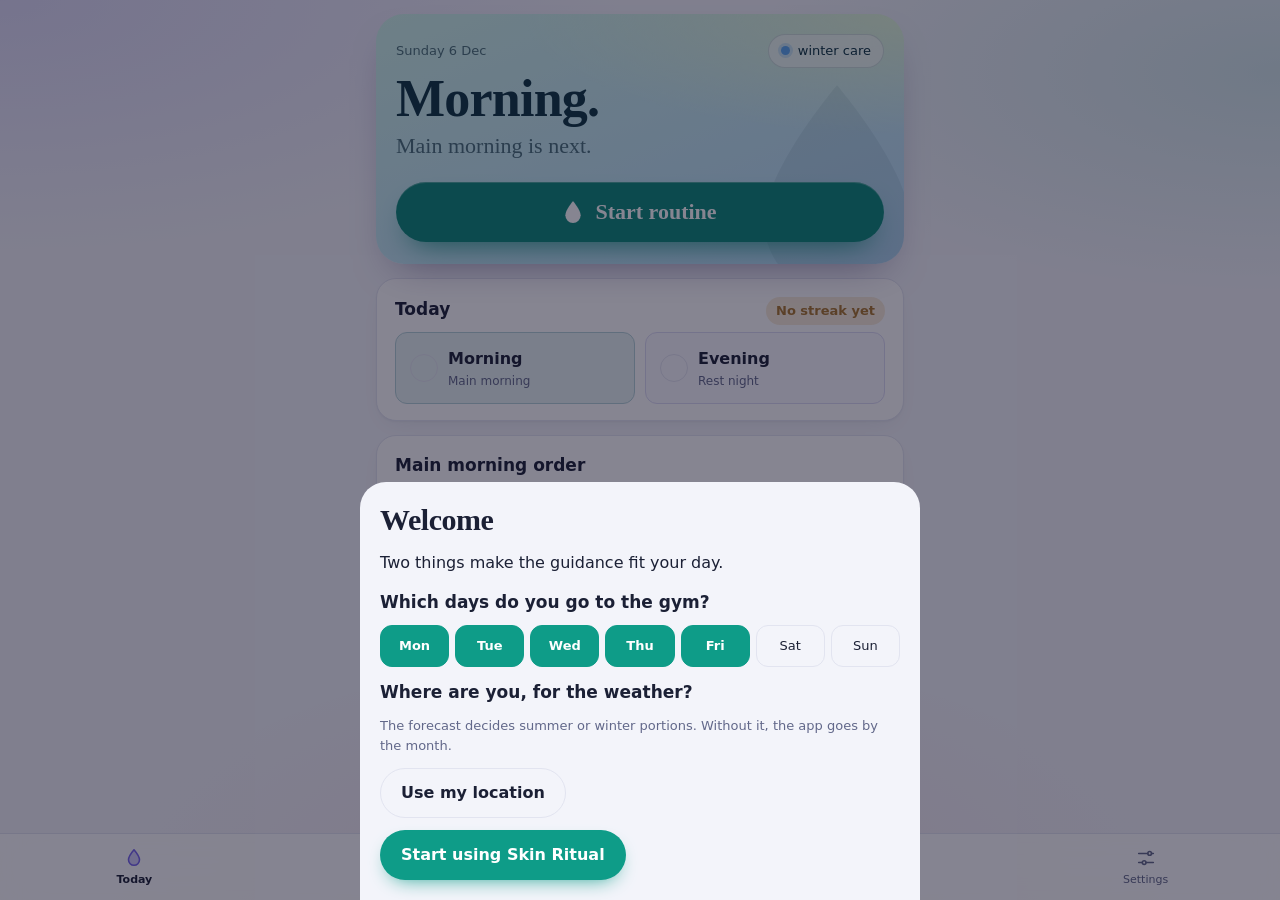
==== index.html @ 74c8ba1f "Skin Ritual" ====
<!doctype html>
<html lang="en-GB">
<head>
  <meta charset="utf-8">
  <meta name="viewport" content="width=device-width, initial-scale=1, viewport-fit=cover">
  <title>Skin Ritual</title>
  <meta name="description" content="Guided skincare routines, progress heatmap and photos.">
  <meta name="theme-color" content="#EEF2EF" media="(prefers-color-scheme: light)">
  <meta name="theme-color" content="#151D20" media="(prefers-color-scheme: dark)">
  <meta name="apple-mobile-web-app-capable" content="yes">
  <meta name="mobile-web-app-capable" content="yes">
  <meta name="apple-mobile-web-app-status-bar-style" content="default">
  <meta name="apple-mobile-web-app-title" content="Skin Ritual">
  <link rel="apple-touch-icon" href="icons/apple-touch-icon.png">
  <link rel="icon" href="icons/icon-192.png">
  <link rel="manifest" href="manifest.webmanifest">
  <link rel="stylesheet" href="css/styles.css">
</head>
<body>
  <main id="view" tabindex="-1"></main>

  <nav class="tabbar" aria-label="Sections">
    <button class="tab" data-tab="today">
      <svg viewBox="0 0 24 24" aria-hidden="true"><path d="M12 3c0 0-6 7-6 11a6 6 0 0 0 12 0c0-4-6-11-6-11z"/></svg>
      <span>Today</span>
    </button>
    <button class="tab" data-tab="progress">
      <svg viewBox="0 0 24 24" aria-hidden="true"><rect x="4" y="4" width="6" height="6" rx="1.5"/><rect x="14" y="4" width="6" height="6" rx="1.5"/><rect x="4" y="14" width="6" height="6" rx="1.5"/><rect x="14" y="14" width="6" height="6" rx="1.5"/></svg>
      <span>Progress</span>
    </button>
    <button class="tab" data-tab="photos">
      <svg viewBox="0 0 24 24" aria-hidden="true"><path d="M4 8h3l2-2.5h6L17 8h3v11H4z"/><circle cx="12" cy="13" r="3.5"/></svg>
      <span>Photos</span>
    </button>
    <button class="tab" data-tab="ask">
      <svg viewBox="0 0 24 24" aria-hidden="true"><path d="M5 5h14v10H10l-4 4v-4H5z"/></svg>
      <span>Ask</span>
    </button>
    <button class="tab" data-tab="settings">
      <svg viewBox="0 0 24 24" aria-hidden="true"><path d="M4 7h10M18 7h2M4 17h4M12 17h8"/><circle cx="16" cy="7" r="2"/><circle cx="10" cy="17" r="2"/></svg>
      <span>Settings</span>
    </button>
  </nav>

  <div id="runner" class="runner" hidden></div>
  <div id="sheet" class="sheet" hidden></div>

  <script type="module" src="js/app.js"></script>
</body>
</html>
---- css/styles.css ----
/* Skin Ritual
   Each routine has its own colour scene:
   dawn (pre-gym), sea (post-gym), gold (retinal night), dusk (rest night).
   New York serif for headings, SF Rounded for everything else (iPhone built-ins). */

:root {
  color-scheme: light;
  --paper: #F3F4FA;
  --surface: #FFFFFF;
  --ink: #1B2035;
  --muted: #62688A;
  --line: #E2E4F0;
  --sea: #0E9C88;
  --gold: #D8912A;
  --dawn: #E2557E;
  --dusk: #7563EE;
  --on-tone: #FFFFFF;
  --tone: var(--sea);
  --danger: #C2364A;
  --heat-0: #E7E9F3;
  --glow-a: rgb(117 99 238 / 0.16);
  --glow-b: rgb(14 156 136 / 0.14);
  --glow-c: rgb(226 85 126 / 0.10);
  --shadow: 0 1px 2px rgb(27 32 53 / 0.04), 0 8px 24px -12px rgb(27 32 53 / 0.12);

  --serif: ui-serif, "New York", "Iowan Old Style", "Palatino", Georgia, serif;
  --round: ui-rounded, "SF Pro Rounded", system-ui, -apple-system, "Segoe UI", Roboto, sans-serif;

  --s-1: 0.8125rem;
  --s0: 1rem;
  --s1: 1.0625rem;
  --s2: 1.375rem;
  --s3: 1.875rem;
  --s4: 2.75rem;
  --radius-xl: 28px;
  --radius-lg: 20px;
  --radius-sm: 12px;
}

@media (prefers-color-scheme: dark) {
  :root {
    color-scheme: dark;
    --paper: #12152A;
    --surface: #1B1F38;
    --ink: #EEF0FA;
    --muted: #A2A8C8;
    --line: #2B3052;
    --sea: #34D1B6;
    --gold: #F4C266;
    --dawn: #FF8FB0;
    --dusk: #A898FF;
    --on-tone: #0F1226;
    --danger: #FF8C9C;
    --heat-0: #252A48;
    --glow-a: rgb(168 152 255 / 0.18);
    --glow-b: rgb(52 209 182 / 0.12);
    --glow-c: rgb(255 143 176 / 0.10);
    --shadow: 0 1px 2px rgb(0 0 0 / 0.2), 0 10px 30px -14px rgb(0 0 0 / 0.5);
  }
}

/* ---------- Scenes ---------- */
[data-scene="dawn"] {
  --sc-a: #FFE4D2; --sc-b: #FFBFD5; --sc-c: #FFD9A8;
  --sc-fg: #3D1B2B; --sc-muted: rgb(61 27 43 / 0.68);
  --sc-card: rgb(255 255 255 / 0.55); --sc-line: rgb(61 27 43 / 0.14);
  --sc-accent: #D63E6C; --sc-on: #FFFFFF;
}
[data-scene="sea"] {
  --sc-a: #CFF5EA; --sc-b: #B9DEFA; --sc-c: #E2F9D9;
  --sc-fg: #0C3440; --sc-muted: rgb(12 52 64 / 0.68);
  --sc-card: rgb(255 255 255 / 0.55); --sc-line: rgb(12 52 64 / 0.14);
  --sc-accent: #0B8A79; --sc-on: #FFFFFF;
}
[data-scene="gold"] {
  --sc-a: #1A1636; --sc-b: #3E2659; --sc-c: #6A3B4E;
  --sc-fg: #FCF1DE; --sc-muted: rgb(252 241 222 / 0.72);
  --sc-card: rgb(255 255 255 / 0.09); --sc-line: rgb(255 255 255 / 0.16);
  --sc-accent: #F4C266; --sc-on: #2A1B05;
}
[data-scene="dusk"] {
  --sc-a: #201C4A; --sc-b: #4A3A96; --sc-c: #8B5BB5;
  --sc-fg: #F1EDFF; --sc-muted: rgb(241 237 255 / 0.74);
  --sc-card: rgb(255 255 255 / 0.10); --sc-line: rgb(255 255 255 / 0.18);
  --sc-accent: #C3B5FF; --sc-on: #1C1640;
}
@media (prefers-color-scheme: dark) {
  [data-scene="dawn"] {
    --sc-a: #3B1A2F; --sc-b: #6B2847; --sc-c: #7A4A2E;
    --sc-fg: #FFE9F0; --sc-muted: rgb(255 233 240 / 0.72);
    --sc-card: rgb(255 255 255 / 0.09); --sc-line: rgb(255 255 255 / 0.16);
    --sc-accent: #FF8FB0; --sc-on: #2A0D1A;
  }
  [data-scene="sea"] {
    --sc-a: #0B2B36; --sc-b: #0F4A55; --sc-c: #1D5A47;
    --sc-fg: #DDFAF3; --sc-muted: rgb(221 250 243 / 0.72);
    --sc-card: rgb(255 255 255 / 0.08); --sc-line: rgb(255 255 255 / 0.15);
    --sc-accent: #34D1B6; --sc-on: #062019;
  }
}

/* Anything inside a scene picks up its colours */
.scene-card, .runner, .choice, .slot-tile {
  --tone: var(--sc-accent);
  --on-tone: var(--sc-on);
}
.scene-card, .runner, .choice {
  --ink: var(--sc-fg);
  --muted: var(--sc-muted);
  --surface: var(--sc-card);
  --line: var(--sc-line);
  color: var(--sc-fg);
  background:
    radial-gradient(120% 80% at 100% 0%, var(--sc-c), transparent 60%),
    linear-gradient(160deg, var(--sc-a), var(--sc-b));
}
[data-scene-accent="dawn"] { --tone: var(--dawn); }
[data-scene-accent="sea"] { --tone: var(--sea); }
[data-scene-accent="gold"] { --tone: var(--gold); }
[data-scene-accent="dusk"] { --tone: var(--dusk); }

/* ---------- Base ---------- */
* { box-sizing: border-box; }
html { -webkit-text-size-adjust: 100%; }
body {
  margin: 0;
  min-height: 100vh;
  color: var(--ink);
  font: 400 var(--s0)/1.5 var(--round);
  background:
    radial-gradient(70% 40% at 0% 0%, var(--glow-a), transparent 70%),
    radial-gradient(60% 35% at 100% 8%, var(--glow-b), transparent 70%),
    radial-gradient(60% 40% at 50% 100%, var(--glow-c), transparent 70%),
    var(--paper);
  padding: env(safe-area-inset-top, 0) env(safe-area-inset-right, 0) 0 env(safe-area-inset-left, 0);
  -webkit-tap-highlight-color: transparent;
}
body.running, body.sheet-open { overflow: hidden; }

button, input, select, textarea { font: inherit; color: inherit; }
button { cursor: pointer; }
:focus-visible { outline: 2px solid var(--tone); outline-offset: 2px; }

#view {
  max-width: 560px;
  margin: 0 auto;
  padding: 14px 16px calc(100px + env(safe-area-inset-bottom, 0));
  outline: none;
  display: grid;
  gap: 14px;
  align-content: start;
}

/* ---------- Type ---------- */
.display { font: 600 var(--s4)/1.04 var(--serif); letter-spacing: -0.015em; margin: 4px 0 0; }
.small-display { font-size: var(--s3); }
.h2 { font: 600 var(--s1)/1.3 var(--round); margin: 0 0 12px; }
.eyebrow-date { margin: 0; color: var(--muted); font-size: var(--s-1); }
.muted { color: var(--muted); }
.small { font-size: var(--s-1); }
.center { text-align: center; }
.warn { color: var(--danger); }
code { font-size: 0.9em; background: var(--paper); padding: 1px 5px; border-radius: 5px; border: 1px solid var(--line); }

/* ---------- Surfaces ---------- */
.hero { padding: 8px 4px 2px; }
.hero.tight { padding-bottom: 0; }
.hero-top { display: flex; justify-content: space-between; align-items: center; gap: 12px; position: relative; }
.hero-sub { font: 400 var(--s2)/1.3 var(--serif); color: var(--muted); margin: 6px 0 22px; position: relative; }

.block, .panel {
  background: var(--surface);
  border: 1px solid var(--line);
  border-radius: var(--radius-lg);
  padding: 18px 18px 16px;
  box-shadow: var(--shadow);
}
.panel-head { display: flex; justify-content: space-between; align-items: baseline; gap: 10px; }
.streak-pill {
  font-size: var(--s-1); font-weight: 600; padding: 4px 10px; border-radius: 999px;
  background: color-mix(in srgb, var(--gold) 18%, transparent); color: color-mix(in srgb, var(--gold) 75%, var(--ink));
}

/* Today hero: the routine that's due, in its own colours */
.scene-card {
  position: relative; overflow: hidden;
  border-radius: var(--radius-xl);
  padding: 20px 20px 22px;
  box-shadow: 0 18px 40px -22px rgb(40 20 80 / 0.55);
}
.scene-card .display { font-size: 3.25rem; position: relative; }
.scene-drop {
  position: absolute; right: -28px; bottom: -36px; width: 190px; height: auto;
  fill: var(--sc-fg); opacity: 0.07; pointer-events: none;
}

/* ---------- Controls ---------- */
.primary, .ghost {
  border-radius: 999px; padding: 12px 20px; font-weight: 600; min-height: 48px;
  border: 1px solid transparent;
}
.primary { background: var(--tone); color: var(--on-tone); box-shadow: 0 8px 20px -10px var(--tone); }
.ghost { background: transparent; border-color: var(--line); color: var(--ink); }
.ghost.danger { color: var(--danger); }
button:disabled { opacity: 0.4; cursor: default; box-shadow: none; }
.link-btn { background: none; border: 0; padding: 10px 0; color: var(--tone); font-weight: 600; text-align: left; display: block; }
.icon-btn {
  width: 44px; height: 44px; border-radius: 50%;
  border: 1px solid var(--line); background: var(--surface); color: var(--ink);
  display: grid; place-items: center; -webkit-backdrop-filter: blur(10px); backdrop-filter: blur(10px);
}
.row-actions { display: flex; gap: 10px; flex-wrap: wrap; align-items: center; margin: 12px 0 0; }
.row-actions.center { justify-content: center; }
.file-btn { display: inline-flex; align-items: center; justify-content: center; cursor: pointer; }

.start {
  position: relative; width: 100%;
  display: flex; align-items: center; justify-content: center; gap: 12px;
  border: 0; border-radius: 999px; padding: 18px 20px;
  background: var(--sc-accent); color: var(--sc-on);
  font: 600 var(--s2)/1 var(--serif);
  box-shadow: 0 14px 30px -14px var(--sc-accent), inset 0 1px 0 rgb(255 255 255 / 0.25);
  transition: transform 120ms ease;
}
.start:active { transform: scale(0.98); }
.start svg { width: 20px; height: 24px; fill: currentColor; }

.weather-chip {
  display: inline-flex; align-items: center; gap: 8px;
  border: 1px solid var(--line); background: var(--surface);
  border-radius: 999px; padding: 6px 12px; font-size: var(--s-1);
  -webkit-backdrop-filter: blur(10px); backdrop-filter: blur(10px);
}
.season-dot { width: 9px; height: 9px; border-radius: 50%; display: inline-block; flex: none; }
.season-dot[data-season="summer"] { background: #F4B740; box-shadow: 0 0 0 3px rgb(244 183 64 / 0.25); }
.season-dot[data-season="winter"] { background: #5AA8F0; box-shadow: 0 0 0 3px rgb(90 168 240 / 0.25); }

.chips { display: flex; gap: 8px; overflow-x: auto; padding: 2px 0 2px; scrollbar-width: none; }
.chip { flex: none; border: 1px solid var(--line); background: var(--surface); border-radius: 999px; padding: 8px 14px; font-size: var(--s-1); }
.chip[aria-selected="true"] { background: var(--ink); color: var(--paper); border-color: var(--ink); }

.wait-badge {
  display: inline-block; font-size: 11px; font-weight: 600; white-space: nowrap;
  padding: 2px 8px; border-radius: 999px; vertical-align: 1px;
  background: color-mix(in srgb, var(--tone) 16%, transparent); color: var(--tone);
}

/* ---------- Today ---------- */
.slot-tiles { display: grid; grid-template-columns: 1fr 1fr; gap: 10px; }
.slot-tile {
  display: grid; grid-template-columns: auto 1fr; column-gap: 10px; row-gap: 2px; align-items: center;
  padding: 14px; border-radius: var(--radius-sm);
  background: color-mix(in srgb, var(--sc-accent) 10%, var(--surface));
  border: 1px solid color-mix(in srgb, var(--sc-accent) 22%, var(--line));
}
.slot-tile .tick { grid-row: span 2; width: 28px; height: 28px; }
.slot-tile .tick.on { background: var(--sc-accent); }
.slot-tile .tick.on::after { border-color: var(--sc-on); }
.slot-label { font-weight: 600; }
.slot-what { font-size: 12px; color: var(--muted); line-height: 1.35; }

.order { margin: 0; padding: 0; list-style: none; counter-reset: step; }
.order li {
  counter-increment: step; display: grid; grid-template-columns: 30px 1fr; column-gap: 8px;
  padding: 9px 0; border-bottom: 1px dashed var(--line);
}
.order li:last-child { border-bottom: 0; }
.order li::before {
  content: counter(step); grid-row: span 2; align-self: start;
  width: 24px; height: 24px; border-radius: 50%; display: grid; place-items: center;
  font: 600 12px/1 var(--round); color: var(--on-tone); background: var(--tone);
}
.order-name { font-weight: 500; }
.order-meta { font-size: var(--s-1); color: var(--muted); }

.reminders {
  margin: 14px 0 0; padding: 12px 14px 12px 30px; border-radius: var(--radius-sm);
  background: color-mix(in srgb, var(--tone) 9%, transparent);
  border: 1px solid color-mix(in srgb, var(--tone) 20%, transparent);
}
.reminders li { margin: 4px 0; font-size: var(--s-1); }
.cond { margin: 12px 0 0; }

/* ---------- Runner ---------- */
.runner {
  position: fixed; inset: 0; z-index: 30;
  display: flex; flex-direction: column;
  padding: env(safe-area-inset-top, 0) env(safe-area-inset-right, 0) env(safe-area-inset-bottom, 0) env(safe-area-inset-left, 0);
}
.runner[hidden] { display: none; }
.runner-head { display: flex; justify-content: space-between; align-items: center; padding: 10px 20px; }
.runner-count { color: var(--muted); font-size: var(--s-1); font-weight: 600; }
.runner-body { flex: 1; overflow-y: auto; padding: 8px 24px 24px; outline: none; max-width: 560px; width: 100%; margin: 0 auto; }
.runner-foot { display: flex; gap: 10px; padding: 12px 20px 16px; max-width: 560px; width: 100%; margin: 0 auto; }
.runner-foot .primary { flex: 1; }
.runner-title { font: 600 var(--s3)/1.12 var(--serif); margin: 12px 0 6px; }
.runner-lede { color: var(--muted); margin: 0 0 18px; }

.segments { display: flex; gap: 5px; padding: 0 20px; max-width: 560px; width: 100%; margin: 0 auto; }
.segments span { flex: 1; height: 5px; border-radius: 3px; background: var(--line); transition: background 200ms; }
.segments .done { background: var(--tone); }
.segments .now { background: color-mix(in srgb, var(--tone) 50%, transparent); }

.choices { display: grid; gap: 14px; }
.choice {
  position: relative; text-align: left; border: 1px solid var(--sc-line);
  border-radius: var(--radius-lg); padding: 20px; display: grid; gap: 4px;
  box-shadow: 0 14px 30px -20px rgb(40 20 80 / 0.6);
}
.choice-name { font: 600 var(--s2)/1.2 var(--serif); }
.choice-sub { color: var(--sc-muted); font-size: var(--s-1); }
.choice-tag {
  justify-self: start; margin-top: 8px; font-size: 12px; font-weight: 600;
  padding: 4px 10px; border-radius: 999px; background: var(--sc-accent); color: var(--sc-on);
}

.season-line { display: flex; gap: 10px; align-items: baseline; font-size: var(--s-1); margin-bottom: 14px; }
.step-preview { list-style: none; padding: 0; margin: 18px 0; counter-reset: s; }
.step-preview li {
  counter-increment: s; display: flex; align-items: center; gap: 10px; flex-wrap: wrap;
  padding: 10px 12px; margin-bottom: 6px; border-radius: var(--radius-sm); background: var(--surface);
}
.step-preview li::before {
  content: counter(s); width: 22px; height: 22px; border-radius: 50%; flex: none;
  display: grid; place-items: center; font: 600 12px/1 var(--round);
  background: var(--tone); color: var(--on-tone);
}
.step-preview li > span:first-child { flex: 1; }

.step { display: flex; flex-direction: column; justify-content: center; }
.step-area { color: var(--tone); font-weight: 600; margin: 0 0 6px; }
.step-product { font: 600 var(--s4)/1.04 var(--serif); margin: 0 0 22px; letter-spacing: -0.015em; }
.portion {
  font: 600 var(--s2)/1.3 var(--round); margin: 0 0 16px;
  padding: 14px 16px; border-radius: var(--radius-sm);
  background: var(--surface); border: 1px solid var(--line);
  -webkit-backdrop-filter: blur(8px); backdrop-filter: blur(8px);
}
.portion span { display: block; font-size: var(--s-1); font-weight: 400; color: var(--muted); }
.step-how { font-size: var(--s1); margin: 0 0 12px; }
.step-note { margin: 0 0 12px; color: var(--muted); font-size: var(--s-1); padding-left: 12px; border-left: 2px solid var(--tone); }
.dry-hint { font-size: var(--s-1); color: var(--muted); margin: 4px 0 0; display: flex; gap: 8px; align-items: center; }

/* Drying timer: the droplet drains as the product absorbs */
.wait { display: flex; flex-direction: column; align-items: center; justify-content: center; text-align: center; }
.wait-label { font: 600 var(--s2)/1.25 var(--serif); margin: 0 0 22px; max-width: 18ch; }
.drop { width: min(50vw, 210px); height: auto; overflow: visible; filter: drop-shadow(0 18px 30px color-mix(in srgb, var(--tone) 45%, transparent)); }
.drop.small { width: 64px; filter: none; }
.drop-shell { fill: var(--surface); }
.drop-liquid, .drop-wave, .drop-full { fill: var(--tone); }
.drop-outline { fill: none; stroke: var(--tone); stroke-width: 2; }
.wait-time { font: 600 4.25rem/1 var(--serif); font-variant-numeric: tabular-nums; margin: 20px 0 8px; }
.wait-next { color: var(--muted); margin: 0; }
.wait-auto { color: var(--muted); font-size: 12px; margin: 6px 0 0; }
.done { display: flex; flex-direction: column; justify-content: center; align-items: flex-start; }

/* ---------- Progress ---------- */
.heat-scroll { overflow-x: auto; scrollbar-width: none; }
.heat { display: grid; grid-template-rows: 16px repeat(7, auto); gap: 3px; min-width: 300px; }
.hm-month, .hm-day { font-size: 10px; color: var(--muted); line-height: 1; align-self: center; white-space: nowrap; }
.hm-day { grid-column: 1; }
.cell { aspect-ratio: 1; border: 0; padding: 0; border-radius: 5px; overflow: hidden; display: grid; grid-template-rows: 1fr 1fr; gap: 1px; background: transparent; }
.cell .half { background: var(--heat-0); }
.cell.future { border: 1px dashed var(--line); }
.cell.future .half { background: transparent; }
.half.am.on { background: var(--sea); }
.half.pm.on.rest { background: var(--dusk); }
.half.pm.on.retinal { background: var(--gold); }
.heat-legend { display: flex; flex-wrap: wrap; gap: 6px 14px; font-size: 11px; color: var(--muted); margin-top: 12px; }
.heat-legend span { display: inline-flex; align-items: center; gap: 6px; }
.key { display: inline-block; width: 10px; height: 10px; border-radius: 3px; flex: none; }
.key.am { background: var(--sea); }
.key.pm, .key.rest { background: var(--dusk); }
.key.retinal { background: var(--gold); }

.stats { display: grid; grid-template-columns: 1fr 1fr; gap: 12px; margin-top: 18px; }
.stats > div { display: grid; gap: 2px; padding: 14px; border-radius: var(--radius-lg); background: var(--surface); border: 1px solid var(--line); box-shadow: var(--shadow); }
.stats > div:first-child { background: color-mix(in srgb, var(--sea) 12%, var(--surface)); }
.stats > div:last-child { background: color-mix(in srgb, var(--dusk) 12%, var(--surface)); }
.stat-n { font: 600 var(--s3)/1 var(--serif); }
.stat-n small { font-size: var(--s0); color: var(--muted); font-weight: 400; }
.stat-l { display: flex; align-items: center; gap: 6px; font-size: var(--s-1); margin-top: 6px; }
.stat-s { font-size: 11px; color: var(--muted); }

.table-scroll { overflow-x: auto; }
.tracker { width: 100%; border-collapse: separate; border-spacing: 0 6px; }
.tracker th, .tracker td { text-align: center; padding: 0; }
.tracker thead th { font-size: 11px; font-weight: 400; color: var(--muted); padding: 4px 0; border-radius: 8px; white-space: nowrap; }
.tracker thead th.today { color: var(--ink); font-weight: 600; background: var(--paper); }
.tracker .r { display: block; font-size: 10px; color: var(--gold); font-weight: 700; }
.tracker tbody th { text-align: left; font-size: var(--s-1); font-weight: 600; padding-right: 8px; white-space: nowrap; }
.tick { width: 30px; height: 30px; border-radius: 50%; padding: 0; border: 1.5px solid var(--line); background: transparent; display: inline-grid; place-items: center; }
.tick.none { border-style: dotted; opacity: 0.4; width: 10px; height: 10px; }
.tick.on { border-color: transparent; }
.tick.on::after { content: ""; width: 10px; height: 6px; border: solid var(--on-tone); border-width: 0 0 2px 2px; transform: translateY(-1px) rotate(-45deg); }
.tick.am.on { background: var(--sea); }
.tick.pre.on { background: var(--dawn); }
.tick.rest.on { background: var(--dusk); }
.tick.retinal.on { background: var(--gold); }
.tick:disabled { opacity: 0.35; }

.day-toggles { display: grid; gap: 4px; margin: 8px 0 4px; }
.day-toggle { display: flex; justify-content: space-between; align-items: center; padding: 12px 0; border-bottom: 1px solid var(--line); cursor: pointer; }
.day-toggle input { position: absolute; opacity: 0; pointer-events: none; }
.day-toggle i { width: 50px; height: 30px; border-radius: 999px; background: var(--line); position: relative; transition: background 150ms; flex: none; }
.day-toggle i::after { content: ""; position: absolute; top: 3px; left: 3px; width: 24px; height: 24px; border-radius: 50%; background: #fff; transition: transform 150ms; box-shadow: 0 1px 3px rgb(0 0 0 / 0.2); }
.day-toggle input:checked + i { background: var(--sea); }
.day-toggle input:checked + i::after { transform: translateX(20px); }
.day-toggle input:focus-visible + i { outline: 2px solid var(--sea); outline-offset: 2px; }

.notes, textarea, input[type=text], input[type=password], input[type=search], input[type=number], input[type=time], select {
  width: 100%; border: 1px solid var(--line); background: var(--paper);
  border-radius: var(--radius-sm); padding: 11px 12px; font-size: 16px;
}
.notes { resize: vertical; }
.past-notes summary { cursor: pointer; color: var(--tone); font-weight: 600; padding: 12px 0 4px; }
.past-note p { margin: 4px 0; }
.past-note { padding: 8px 0; border-bottom: 1px solid var(--line); }
.log-list { list-style: none; margin: 0; padding: 0; }
.log-list li { display: flex; justify-content: space-between; gap: 12px; padding: 10px 0; border-bottom: 1px solid var(--line); font-size: var(--s-1); }
.log-list li:last-child { border-bottom: 0; }

/* ---------- Photos ---------- */
.gallery { display: grid; grid-template-columns: repeat(3, 1fr); gap: 8px; }
.thumb { border: 0; padding: 0; background: none; display: grid; gap: 4px; text-align: left; }
.thumb img { width: 100%; aspect-ratio: 3/4; object-fit: cover; border-radius: var(--radius-sm); background: var(--line); }
.thumb span { font-size: 11px; color: var(--muted); }
.empty { padding: 28px 18px; text-align: center; color: var(--muted); border: 1px dashed var(--line); border-radius: var(--radius-lg); background: var(--surface); }
.empty .ghost { margin-top: 12px; }
.cam { position: relative; border-radius: var(--radius-lg); overflow: hidden; background: #000; aspect-ratio: 3/4; }
.cam video, .ghost-img { position: absolute; inset: 0; width: 100%; height: 100%; object-fit: cover; }
.cam video.mirror { transform: scaleX(-1); }
.ghost-img { pointer-events: none; }
.cam-msg { position: absolute; inset: auto 16px 16px; color: #fff; background: rgb(0 0 0 / 0.6); padding: 10px 12px; border-radius: var(--radius-sm); font-size: var(--s-1); margin: 0; }
.ghost-ctl { display: grid; gap: 4px; font-size: var(--s-1); color: var(--muted); margin-top: 10px; }
.shutter { width: 70px; height: 70px; border-radius: 50%; border: 4px solid var(--ink); background: var(--dawn); box-shadow: inset 0 0 0 4px var(--paper); }
.photo-full { width: 100%; border-radius: var(--radius-lg); }
.compare-pick { display: grid; grid-template-columns: 1fr 1fr; gap: 10px; margin-bottom: 12px; font-size: var(--s-1); color: var(--muted); }
.compare { position: relative; aspect-ratio: 3/4; border-radius: var(--radius-lg); overflow: hidden; background: var(--line); }
.compare img, .cmp-b-wrap { position: absolute; inset: 0; width: 100%; height: 100%; object-fit: cover; }
.cmp-handle { position: absolute; top: 0; bottom: 0; width: 2px; background: #fff; box-shadow: 0 0 0 1px rgb(0 0 0 / 0.25); transform: translateX(-1px); pointer-events: none; }
.cmp-range { width: 100%; margin-top: 14px; accent-color: var(--dusk); }

/* ---------- Ask ---------- */
.chat { display: grid; gap: 10px; padding: 4px 0 90px; }
.msg { max-width: 88%; padding: 11px 14px; border-radius: 20px; line-height: 1.45; overflow-wrap: anywhere; }
.msg.user { justify-self: end; background: linear-gradient(135deg, var(--dusk), color-mix(in srgb, var(--dusk) 60%, var(--dawn))); color: #fff; border-bottom-right-radius: 6px; }
.msg.assistant { justify-self: start; background: var(--surface); border: 1px solid var(--line); border-bottom-left-radius: 6px; box-shadow: var(--shadow); }
.typing { display: flex; gap: 4px; }
.typing span { width: 7px; height: 7px; border-radius: 50%; background: var(--muted); animation: blink 1.2s infinite; }
.typing span:nth-child(2) { animation-delay: 0.2s; }
.typing span:nth-child(3) { animation-delay: 0.4s; }
@keyframes blink { 0%, 80%, 100% { opacity: 0.25; } 40% { opacity: 1; } }
.suggest { display: flex; flex-wrap: wrap; gap: 8px; }
.suggest .chip { white-space: normal; text-align: left; }
.chat-error { color: var(--danger); font-size: var(--s-1); margin: 0; }
.composer {
  position: fixed; left: 0; right: 0; z-index: 9;
  bottom: calc(64px + env(safe-area-inset-bottom, 0));
  max-width: 560px; margin: 0 auto; padding: 10px 16px;
  display: flex; gap: 8px; align-items: flex-end;
}
.composer textarea { resize: none; border-radius: 22px; background: var(--surface); box-shadow: var(--shadow); }
.composer .primary { --tone: var(--dusk); }

/* ---------- Settings ---------- */
.days { display: grid; grid-template-columns: repeat(7, 1fr); gap: 6px; margin: 10px 0 14px; }
.day input { position: absolute; opacity: 0; pointer-events: none; }
.day span { display: grid; place-items: center; height: 42px; border-radius: var(--radius-sm); border: 1px solid var(--line); background: var(--paper); font-size: var(--s-1); cursor: pointer; }
.day input:checked + span { background: var(--sea); border-color: var(--sea); color: var(--on-tone); font-weight: 600; }
.day input:focus-visible + span { outline: 2px solid var(--sea); outline-offset: 2px; }
.field { display: grid; gap: 6px; margin: 12px 0; font-size: var(--s-1); color: var(--muted); }
.field .inline { display: flex; align-items: center; gap: 8px; color: var(--ink); }
.field .inline input { width: 90px; }
.times { display: grid; grid-template-columns: 1fr 1fr; column-gap: 12px; }
.seg { display: flex; border: 1px solid var(--line); border-radius: 999px; padding: 3px; background: var(--paper); }
.seg label { flex: 1; }
.seg input { position: absolute; opacity: 0; pointer-events: none; }
.seg span { display: block; text-align: center; padding: 8px 6px; border-radius: 999px; font-size: var(--s-1); cursor: pointer; }
.seg input:checked + span { background: var(--ink); color: var(--paper); font-weight: 600; }
.seg input:focus-visible + span { outline: 2px solid var(--sea); }
.search-row { display: flex; gap: 8px; }
.search-results .link-btn { padding: 8px 0; }
.advanced { margin-top: 14px; border-top: 1px dashed var(--line); padding-top: 6px; }
.advanced summary { cursor: pointer; font-weight: 600; padding: 10px 0; }
.mono-box { font: 12px/1.4 ui-monospace, Menlo, monospace; }
.check { display: flex; gap: 10px; align-items: center; font-size: var(--s-1); }

.dry-group { border-radius: var(--radius-sm); margin: 8px 0; padding: 0 12px; background: color-mix(in srgb, var(--sc-accent) 9%, var(--paper)); border: 1px solid color-mix(in srgb, var(--sc-accent) 20%, var(--line)); }
.dry-group summary { cursor: pointer; font-weight: 600; padding: 12px 0; }
.dry-row { display: grid; gap: 6px; padding: 10px 0; border-top: 1px solid var(--line); font-size: var(--s-1); }
.dry-row select { padding: 8px 10px; background: var(--surface); }
.dry-pair { display: grid; grid-template-columns: 1fr 1fr; gap: 8px; }
.dry-pair label { display: grid; gap: 4px; color: var(--muted); font-size: 12px; }

/* ---------- Tab bar ---------- */
.tabbar {
  position: fixed; left: 0; right: 0; bottom: 0; z-index: 10;
  display: grid; grid-template-columns: repeat(5, 1fr);
  padding: 6px max(8px, env(safe-area-inset-left, 0)) calc(6px + env(safe-area-inset-bottom, 0));
  background: color-mix(in srgb, var(--surface) 82%, transparent);
  -webkit-backdrop-filter: blur(20px) saturate(1.4); backdrop-filter: blur(20px) saturate(1.4);
  border-top: 1px solid var(--line);
}
.tab { border: 0; background: none; display: grid; justify-items: center; gap: 2px; padding: 6px 0; color: var(--muted); font-size: 11px; }
.tab svg { width: 24px; height: 24px; fill: none; stroke: currentColor; stroke-width: 1.7; stroke-linejoin: round; stroke-linecap: round; padding: 1px; }
.tab[aria-current="page"] { color: var(--ink); font-weight: 600; }
.tab[aria-current="page"] svg { stroke: var(--dusk); }
.tab[data-tab="today"][aria-current="page"] svg { fill: color-mix(in srgb, var(--dusk) 30%, transparent); }

/* ---------- Sheet ---------- */
.sheet { position: fixed; inset: 0; z-index: 40; background: rgb(14 12 36 / 0.5); display: flex; align-items: flex-end; justify-content: center; }
.sheet[hidden] { display: none; }
.sheet-card { background: var(--paper); width: 100%; max-width: 560px; border-radius: 26px 26px 0 0; padding: 18px 20px calc(20px + env(safe-area-inset-bottom, 0)); max-height: 94vh; overflow-y: auto; }
.sheet-head { display: flex; justify-content: space-between; align-items: center; margin-bottom: 8px; }
.sheet-head .h2 { margin: 0; }

/* ---------- Toast ---------- */
#toast {
  position: fixed; left: 50%; top: calc(14px + env(safe-area-inset-top, 0)); z-index: 60;
  transform: translate(-50%, -12px); opacity: 0; pointer-events: none;
  background: var(--ink); color: var(--paper); padding: 10px 16px; border-radius: 999px;
  font-size: var(--s-1); transition: opacity 200ms, transform 200ms; max-width: 90vw; text-align: center;
}
#toast.show { opacity: 1; transform: translate(-50%, 0); }

@media (prefers-reduced-motion: reduce) {
  *, *::before, *::after { transition: none !important; animation: none !important; }
}
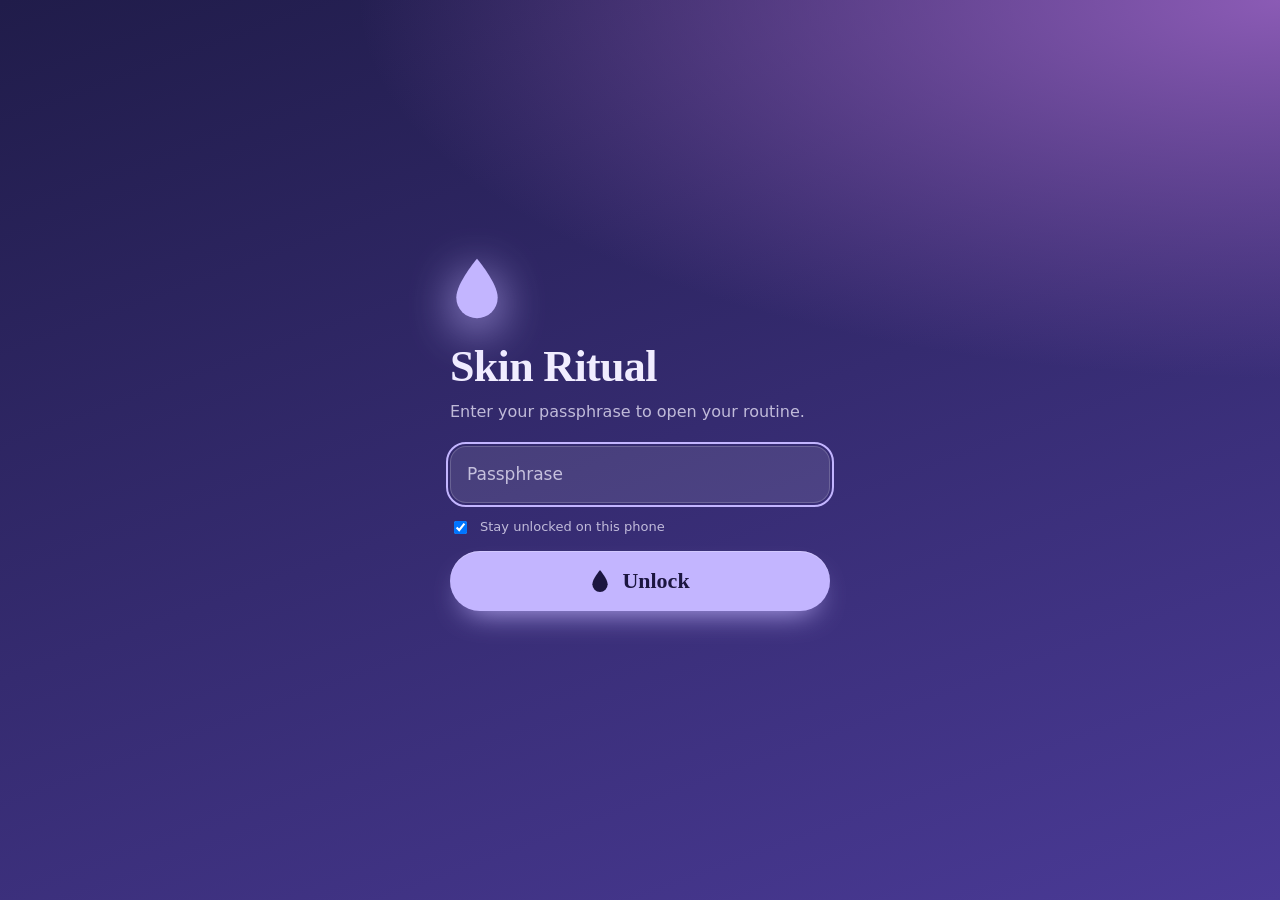
==== commit 4894ee43: "Theme" ====
--- a/index.html
+++ b/index.html
@@ -15,6 +15,14 @@
   <link rel="icon" href="icons/icon-192.png">
   <link rel="manifest" href="manifest.webmanifest">
   <link rel="stylesheet" href="css/styles.css">
+  <link rel="stylesheet" href="css/themes.css">
+  <script>
+    // Apply the chosen theme before anything draws, so there's no flash of the wrong colours.
+    try {
+      var p = JSON.parse(localStorage.getItem('skin-ritual:v1') || '{}').settings || {};
+      if (p.palette && p.palette !== 'original') document.documentElement.dataset.palette = p.palette;
+    } catch (e) {}
+  </script>
 </head>
 <body>
   <main id="view" tabindex="-1"></main>
--- a/css/styles.css
+++ b/css/styles.css
@@ -493,6 +493,25 @@
 .dry-pair { display: grid; grid-template-columns: 1fr 1fr; gap: 8px; }
 .dry-pair label { display: grid; gap: 4px; color: var(--muted); font-size: 12px; }
 
+/* ---------- Theme picker ---------- */
+.palettes { display: grid; gap: 10px; }
+.palette {
+  position: relative; display: grid; grid-template-columns: 112px 1fr; gap: 14px; align-items: center;
+  padding: 10px; border-radius: var(--radius-sm); border: 1.5px solid var(--line); background: var(--paper); cursor: pointer;
+}
+.palette input { position: absolute; opacity: 0; pointer-events: none; }
+.pal-swatch { display: grid; grid-template-columns: repeat(4, 1fr); height: 56px; border-radius: 10px; overflow: hidden; box-shadow: inset 0 0 0 1px rgb(0 0 0 / 0.06); }
+.pal-swatch i { display: block; }
+.pal-text { display: grid; gap: 2px; }
+.pal-name { font: 600 var(--s1)/1.2 var(--serif); }
+.pal-note { font-size: 12px; color: var(--muted); }
+.palette:has(input:checked) { border-color: var(--dusk); background: color-mix(in srgb, var(--dusk) 9%, var(--surface)); }
+.palette:has(input:checked)::after {
+  content: ""; position: absolute; top: 10px; right: 12px; width: 22px; height: 22px; border-radius: 50%;
+  background: var(--dusk) url("data:image/svg+xml,%3Csvg xmlns='http://www.w3.org/2000/svg' viewBox='0 0 24 24'%3E%3Cpath d='M6 12.5l4 4 8-9' fill='none' stroke='white' stroke-width='2.6' stroke-linecap='round' stroke-linejoin='round'/%3E%3C/svg%3E") center / 14px no-repeat;
+}
+.palette:has(input:focus-visible) { outline: 2px solid var(--dusk); outline-offset: 2px; }
+
 /* ---------- Tab bar ---------- */
 .tabbar {
   position: fixed; left: 0; right: 0; bottom: 0; z-index: 10;
@@ -515,6 +534,43 @@
 .sheet-head { display: flex; justify-content: space-between; align-items: center; margin-bottom: 8px; }
 .sheet-head .h2 { margin: 0; }
 
+/* ---------- Storage warning ---------- */
+#storage-warning {
+  position: sticky; top: 0; z-index: 45;
+  margin: 8px 12px 0; padding: 12px 14px; border-radius: var(--radius-sm);
+  background: color-mix(in srgb, var(--danger) 14%, var(--surface));
+  border: 1px solid color-mix(in srgb, var(--danger) 35%, var(--line));
+  font-size: var(--s-1); line-height: 1.45;
+}
+#storage-warning strong { display: block; color: var(--danger); margin-bottom: 2px; }
+
+/* ---------- Lock screen ---------- */
+body.locked .tabbar, body.locked #view { display: none; }
+.lock {
+  position: fixed; inset: 0; z-index: 50;
+  display: grid; place-items: center; padding: 24px;
+  padding-top: calc(24px + env(safe-area-inset-top, 0));
+  padding-bottom: calc(24px + env(safe-area-inset-bottom, 0));
+  color: var(--sc-fg);
+  background:
+    radial-gradient(120% 70% at 100% 0%, var(--sc-c), transparent 60%),
+    linear-gradient(160deg, var(--sc-a), var(--sc-b));
+  --tone: var(--sc-accent); --on-tone: var(--sc-on); --muted: var(--sc-muted);
+}
+.lock-card { width: 100%; max-width: 380px; display: grid; gap: 14px; }
+.lock-drop { width: 54px; height: auto; fill: var(--sc-accent); filter: drop-shadow(0 10px 24px var(--sc-accent)); margin-bottom: 6px; }
+.lock .display { font-size: var(--s4); }
+.lock-sub { margin: -4px 0 8px; color: var(--sc-muted); }
+.lock input[type=password] {
+  background: var(--sc-card); border: 1px solid var(--sc-line); color: var(--sc-fg);
+  padding: 15px 16px; border-radius: 16px; font-size: 17px;
+}
+.lock input[type=password]::placeholder { color: var(--sc-muted); }
+.lock .check { color: var(--sc-muted); }
+.lock .start:disabled { opacity: 0.7; }
+.lock-err { min-height: 1.4em; margin: 0; font-size: var(--s-1); color: #FFC7D1; }
+.visually-hidden { position: absolute !important; width: 1px; height: 1px; overflow: hidden; clip: rect(0 0 0 0); white-space: nowrap; border: 0; padding: 0; margin: -1px; }
+
 /* ---------- Toast ---------- */
 #toast {
   position: fixed; left: 50%; top: calc(14px + env(safe-area-inset-top, 0)); z-index: 60;
--- a/css/themes.css
+++ b/css/themes.css
@@ -0,0 +1,398 @@
+/* Theme options, chosen in Settings > Theme.
+   The original theme (Twilight) lives in styles.css; these override it. */
+
+[data-palette="pastel"] {
+    --paper:#FBF6FA;
+    --surface:#FFFFFF;
+    --ink:#33283A;
+    --muted:#7E7288;
+    --line:#F0E4EE;
+    --sea:#4FB495;
+    --gold:#D9A441;
+    --dawn:#EE8FAE;
+    --dusk:#A58BE6;
+    --heat-0:#F3EAF1;
+    --glow-a:rgb(238 143 174 / .18);
+    --glow-b:rgb(165 139 230 / .16);
+    --glow-c:rgb(79 180 149 / .10);
+   }
+[data-palette="pastel"] [data-scene="dawn"] {
+    --sc-a:#FFEAF1;
+    --sc-b:#FFD3E3;
+    --sc-c:#FFF0DD;
+    --sc-fg:#4D2A3B;
+    --sc-muted:rgb(77 42 59 / .65);
+    --sc-card:rgb(255 255 255 / 0.6);
+    --sc-line:rgb(77 42 59 / .12);
+    --sc-accent:#E3769A;
+    --sc-on:#FFFFFF;
+   }
+[data-palette="pastel"] [data-scene="sea"] {
+    --sc-a:#E2F7EF;
+    --sc-b:#D8ECFB;
+    --sc-c:#F2FBE6;
+    --sc-fg:#1F4A42;
+    --sc-muted:rgb(31 74 66 / .65);
+    --sc-card:rgb(255 255 255 / 0.6);
+    --sc-line:rgb(31 74 66 / .12);
+    --sc-accent:#3FA586;
+    --sc-on:#FFFFFF;
+   }
+[data-palette="pastel"] [data-scene="gold"] {
+    --sc-a:#F1EAFF;
+    --sc-b:#E2D5FF;
+    --sc-c:#FFEED6;
+    --sc-fg:#3A2D55;
+    --sc-muted:rgb(58 45 85 / .66);
+    --sc-card:rgb(255 255 255 / 0.6);
+    --sc-line:rgb(58 45 85 / .12);
+    --sc-accent:#B98A2E;
+    --sc-on:#FFFFFF;
+   }
+[data-palette="pastel"] [data-scene="dusk"] {
+    --sc-a:#EEE8FF;
+    --sc-b:#DCD2FF;
+    --sc-c:#FBE2F0;
+    --sc-fg:#3B2F63;
+    --sc-muted:rgb(59 47 99 / .66);
+    --sc-card:rgb(255 255 255 / 0.6);
+    --sc-line:rgb(59 47 99 / .12);
+    --sc-accent:#8C72DA;
+    --sc-on:#FFFFFF;
+   }
+[data-palette="luxe"] {
+    --paper:#F7F0EA;
+    --surface:#FFFCF9;
+    --ink:#3B2A24;
+    --muted:#8A7167;
+    --line:#EADBD0;
+    --sea:#B76E79;
+    --gold:#C49A5E;
+    --dawn:#D98F7E;
+    --dusk:#6E4B40;
+    --heat-0:#EFE4DB;
+    --glow-a:rgb(183 110 121 / .16);
+    --glow-b:rgb(196 154 94 / .14);
+    --glow-c:rgb(110 75 64 / .08);
+   }
+[data-palette="luxe"] [data-scene="dawn"] {
+    --sc-a:#FBE8DF;
+    --sc-b:#F2CFC6;
+    --sc-c:#FFF2DF;
+    --sc-fg:#4A2C26;
+    --sc-muted:rgb(74 44 38 / .66);
+    --sc-card:rgb(255 255 255 / 0.6);
+    --sc-line:rgb(74 44 38 / .12);
+    --sc-accent:#C2705F;
+    --sc-on:#FFFFFF;
+   }
+[data-palette="luxe"] [data-scene="sea"] {
+    --sc-a:#F7E6E1;
+    --sc-b:#EACBC4;
+    --sc-c:#FBF0E4;
+    --sc-fg:#4A2A2E;
+    --sc-muted:rgb(74 42 46 / .66);
+    --sc-card:rgb(255 255 255 / 0.6);
+    --sc-line:rgb(74 42 46 / .12);
+    --sc-accent:#A85F6B;
+    --sc-on:#FFFFFF;
+   }
+[data-palette="luxe"] [data-scene="gold"] {
+    --sc-a:#2A1D19;
+    --sc-b:#4A3027;
+    --sc-c:#8B6A43;
+    --sc-fg:#F8EBDC;
+    --sc-muted:rgb(248 235 220 / .72);
+    --sc-card:rgb(255 255 255 / .08);
+    --sc-line:rgb(255 255 255 / .15);
+    --sc-accent:#DDB97E;
+    --sc-on:#2A1D19;
+   }
+[data-palette="luxe"] [data-scene="dusk"] {
+    --sc-a:#38261F;
+    --sc-b:#5D3F35;
+    --sc-c:#9C6C5D;
+    --sc-fg:#F7E8E1;
+    --sc-muted:rgb(247 232 225 / .74);
+    --sc-card:rgb(255 255 255 / .09);
+    --sc-line:rgb(255 255 255 / .16);
+    --sc-accent:#E8B8A8;
+    --sc-on:#38261F;
+   }
+[data-palette="spa"] {
+    --paper:#F2F4EE;
+    --surface:#FFFFFD;
+    --ink:#22302A;
+    --muted:#68786E;
+    --line:#DDE3D6;
+    --sea:#4F7F5C;
+    --gold:#B8955A;
+    --dawn:#C98A6C;
+    --dusk:#557A87;
+    --heat-0:#E5E9DF;
+    --glow-a:rgb(79 127 92 / .14);
+    --glow-b:rgb(85 122 135 / .12);
+    --glow-c:rgb(184 149 90 / .10);
+   }
+[data-palette="spa"] [data-scene="dawn"] {
+    --sc-a:#F6EEE3;
+    --sc-b:#EFDACB;
+    --sc-c:#F8F3E2;
+    --sc-fg:#3D2E25;
+    --sc-muted:rgb(61 46 37 / .66);
+    --sc-card:rgb(255 255 255 / 0.6);
+    --sc-line:rgb(61 46 37 / .12);
+    --sc-accent:#B0714F;
+    --sc-on:#FFFFFF;
+   }
+[data-palette="spa"] [data-scene="sea"] {
+    --sc-a:#E7F0E5;
+    --sc-b:#D3E5DB;
+    --sc-c:#F3F5E4;
+    --sc-fg:#22382C;
+    --sc-muted:rgb(34 56 44 / .66);
+    --sc-card:rgb(255 255 255 / 0.6);
+    --sc-line:rgb(34 56 44 / .12);
+    --sc-accent:#477A55;
+    --sc-on:#FFFFFF;
+   }
+[data-palette="spa"] [data-scene="gold"] {
+    --sc-a:#1E2A25;
+    --sc-b:#2F4037;
+    --sc-c:#5F5B3F;
+    --sc-fg:#F1EEDF;
+    --sc-muted:rgb(241 238 223 / .72);
+    --sc-card:rgb(255 255 255 / .08);
+    --sc-line:rgb(255 255 255 / .15);
+    --sc-accent:#D8C08A;
+    --sc-on:#1E2A25;
+   }
+[data-palette="spa"] [data-scene="dusk"] {
+    --sc-a:#21303A;
+    --sc-b:#33505A;
+    --sc-c:#5D7F77;
+    --sc-fg:#E6F0EE;
+    --sc-muted:rgb(230 240 238 / .74);
+    --sc-card:rgb(255 255 255 / .09);
+    --sc-line:rgb(255 255 255 / .16);
+    --sc-accent:#A9D0C4;
+    --sc-on:#1B2A2E;
+   }
+[data-palette="jewel"] {
+    --paper:#F1F0F8;
+    --surface:#FFFFFF;
+    --ink:#15162B;
+    --muted:#585A7A;
+    --line:#DCDBEB;
+    --sea:#00897B;
+    --gold:#E3A000;
+    --dawn:#D81B60;
+    --dusk:#5E35B1;
+    --heat-0:#E4E3F0;
+    --glow-a:rgb(94 53 177 / .18);
+    --glow-b:rgb(0 137 123 / .14);
+    --glow-c:rgb(216 27 96 / .12);
+   }
+[data-palette="jewel"] [data-scene="dawn"] {
+    --sc-a:#FF8A5C;
+    --sc-b:#D81B60;
+    --sc-c:#FFC04D;
+    --sc-fg:#FFFFFF;
+    --sc-muted:rgb(255 255 255 / .84);
+    --sc-card:rgb(255 255 255 / .16);
+    --sc-line:rgb(255 255 255 / .28);
+    --sc-accent:#FFFFFF;
+    --sc-on:#B0124C;
+   }
+[data-palette="jewel"] [data-scene="sea"] {
+    --sc-a:#00B894;
+    --sc-b:#0B6E8A;
+    --sc-c:#3DDC97;
+    --sc-fg:#FFFFFF;
+    --sc-muted:rgb(255 255 255 / .84);
+    --sc-card:rgb(255 255 255 / .16);
+    --sc-line:rgb(255 255 255 / .28);
+    --sc-accent:#FFFFFF;
+    --sc-on:#075E6E;
+   }
+[data-palette="jewel"] [data-scene="gold"] {
+    --sc-a:#0E0B2E;
+    --sc-b:#2B0F5C;
+    --sc-c:#8E2C6B;
+    --sc-fg:#FFF3D6;
+    --sc-muted:rgb(255 243 214 / .76);
+    --sc-card:rgb(255 255 255 / .09);
+    --sc-line:rgb(255 255 255 / .16);
+    --sc-accent:#FFC233;
+    --sc-on:#2A1800;
+   }
+[data-palette="jewel"] [data-scene="dusk"] {
+    --sc-a:#2A1171;
+    --sc-b:#6A2BD9;
+    --sc-c:#C2389A;
+    --sc-fg:#FFFFFF;
+    --sc-muted:rgb(255 255 255 / .82);
+    --sc-card:rgb(255 255 255 / .12);
+    --sc-line:rgb(255 255 255 / .22);
+    --sc-accent:#FFD9F2;
+    --sc-on:#3A0F6E;
+   }
+
+@media (prefers-color-scheme: dark) {
+  [data-palette="pastel"] {
+    --paper:#1A1520;
+    --surface:#251E2C;
+    --ink:#F3EAF4;
+    --muted:#B4A6B9;
+    --line:#3A2F42;
+    --sea:#6FD1B2;
+    --gold:#EBC170;
+    --dawn:#F5A3BF;
+    --dusk:#C2AEF5;
+    --on-tone:#1A1520;
+    --danger:#FF8C9C;
+    --heat-0:#2E2636;
+    --glow-a:rgb(245 163 191 / .14);
+    --glow-b:rgb(194 174 245 / .14);
+    --glow-c:rgb(111 209 178 / .08);
+   }
+  [data-palette="pastel"] [data-scene="dawn"] {
+    --sc-a:#3A1F2D;
+    --sc-b:#5C2C42;
+    --sc-c:#6A4630;
+    --sc-fg:#FFE8F0;
+    --sc-muted:rgb(255 232 240 / .72);
+    --sc-card:rgb(255 255 255 / .09);
+    --sc-line:rgb(255 255 255 / .16);
+    --sc-accent:#F5A3BF;
+    --sc-on:#2A0F1C;
+   }
+  [data-palette="pastel"] [data-scene="sea"] {
+    --sc-a:#12302C;
+    --sc-b:#164545;
+    --sc-c:#24503B;
+    --sc-fg:#DDF7EE;
+    --sc-muted:rgb(221 247 238 / .72);
+    --sc-card:rgb(255 255 255 / .09);
+    --sc-line:rgb(255 255 255 / .16);
+    --sc-accent:#6FD1B2;
+    --sc-on:#0B2420;
+   }
+  [data-palette="pastel"] [data-scene="gold"] {
+    --sc-a:#241B3A;
+    --sc-b:#3B2B5E;
+    --sc-c:#5E4A2E;
+    --sc-fg:#F4EDFF;
+    --sc-muted:rgb(244 237 255 / .72);
+    --sc-card:rgb(255 255 255 / .09);
+    --sc-line:rgb(255 255 255 / .16);
+    --sc-accent:#EBC170;
+    --sc-on:#241B05;
+   }
+  [data-palette="pastel"] [data-scene="dusk"] {
+    --sc-a:#251E45;
+    --sc-b:#3E3170;
+    --sc-c:#5C3557;
+    --sc-fg:#F0EBFF;
+    --sc-muted:rgb(240 235 255 / .74);
+    --sc-card:rgb(255 255 255 / .09);
+    --sc-line:rgb(255 255 255 / .16);
+    --sc-accent:#C2AEF5;
+    --sc-on:#1E1640;
+   }
+  [data-palette="luxe"] {
+    --paper:#1C1512;
+    --surface:#271E1A;
+    --ink:#F5EAE3;
+    --muted:#BBA49A;
+    --line:#3D2F29;
+    --sea:#D9909A;
+    --gold:#DDB97E;
+    --dawn:#E8A895;
+    --dusk:#B58A7C;
+    --on-tone:#1C1512;
+    --danger:#FF8C9C;
+    --heat-0:#33271F;
+    --glow-a:rgb(217 144 154 / .12);
+    --glow-b:rgb(221 185 126 / .10);
+    --glow-c:rgb(181 138 124 / .08);
+   }
+  [data-palette="luxe"] [data-scene="dawn"] {
+    --sc-a:#3A231D;
+    --sc-b:#5A3229;
+    --sc-c:#6B4A2E;
+    --sc-fg:#FCEDE6;
+    --sc-muted:rgb(252 237 230 / .72);
+    --sc-card:rgb(255 255 255 / .09);
+    --sc-line:rgb(255 255 255 / .16);
+    --sc-accent:#E8A895;
+    --sc-on:#2A140F;
+   }
+  [data-palette="luxe"] [data-scene="sea"] {
+    --sc-a:#36211F;
+    --sc-b:#58302F;
+    --sc-c:#6A4A3A;
+    --sc-fg:#FBEBEA;
+    --sc-muted:rgb(251 235 234 / .72);
+    --sc-card:rgb(255 255 255 / .09);
+    --sc-line:rgb(255 255 255 / .16);
+    --sc-accent:#D9909A;
+    --sc-on:#2A1213;
+   }
+  [data-palette="spa"] {
+    --paper:#141A17;
+    --surface:#1D2521;
+    --ink:#E9EFE9;
+    --muted:#A3B2A8;
+    --line:#2E3A33;
+    --sea:#86B893;
+    --gold:#D8C08A;
+    --dawn:#DDA486;
+    --dusk:#8FB3BF;
+    --on-tone:#141A17;
+    --danger:#FF8C9C;
+    --heat-0:#25302A;
+    --glow-a:rgb(134 184 147 / .12);
+    --glow-b:rgb(143 179 191 / .10);
+    --glow-c:rgb(216 192 138 / .08);
+   }
+  [data-palette="spa"] [data-scene="dawn"] {
+    --sc-a:#33251D;
+    --sc-b:#4C3528;
+    --sc-c:#4D4A30;
+    --sc-fg:#F6EDE4;
+    --sc-muted:rgb(246 237 228 / .72);
+    --sc-card:rgb(255 255 255 / .09);
+    --sc-line:rgb(255 255 255 / .16);
+    --sc-accent:#DDA486;
+    --sc-on:#2A170D;
+   }
+  [data-palette="spa"] [data-scene="sea"] {
+    --sc-a:#16281F;
+    --sc-b:#1F3D33;
+    --sc-c:#2F4A30;
+    --sc-fg:#E2F2E6;
+    --sc-muted:rgb(226 242 230 / .72);
+    --sc-card:rgb(255 255 255 / .09);
+    --sc-line:rgb(255 255 255 / .16);
+    --sc-accent:#86B893;
+    --sc-on:#0E1F15;
+   }
+  [data-palette="jewel"] {
+    --paper:#0F1020;
+    --surface:#1A1B33;
+    --ink:#EEEEFB;
+    --muted:#A4A6C8;
+    --line:#2C2E52;
+    --sea:#1DE9B6;
+    --gold:#FFC233;
+    --dawn:#FF4F8B;
+    --dusk:#9C6BFF;
+    --on-tone:#0F1020;
+    --danger:#FF8C9C;
+    --heat-0:#24264A;
+    --glow-a:rgb(156 107 255 / .18);
+    --glow-b:rgb(29 233 182 / .10);
+    --glow-c:rgb(255 79 139 / .10);
+   }
+}
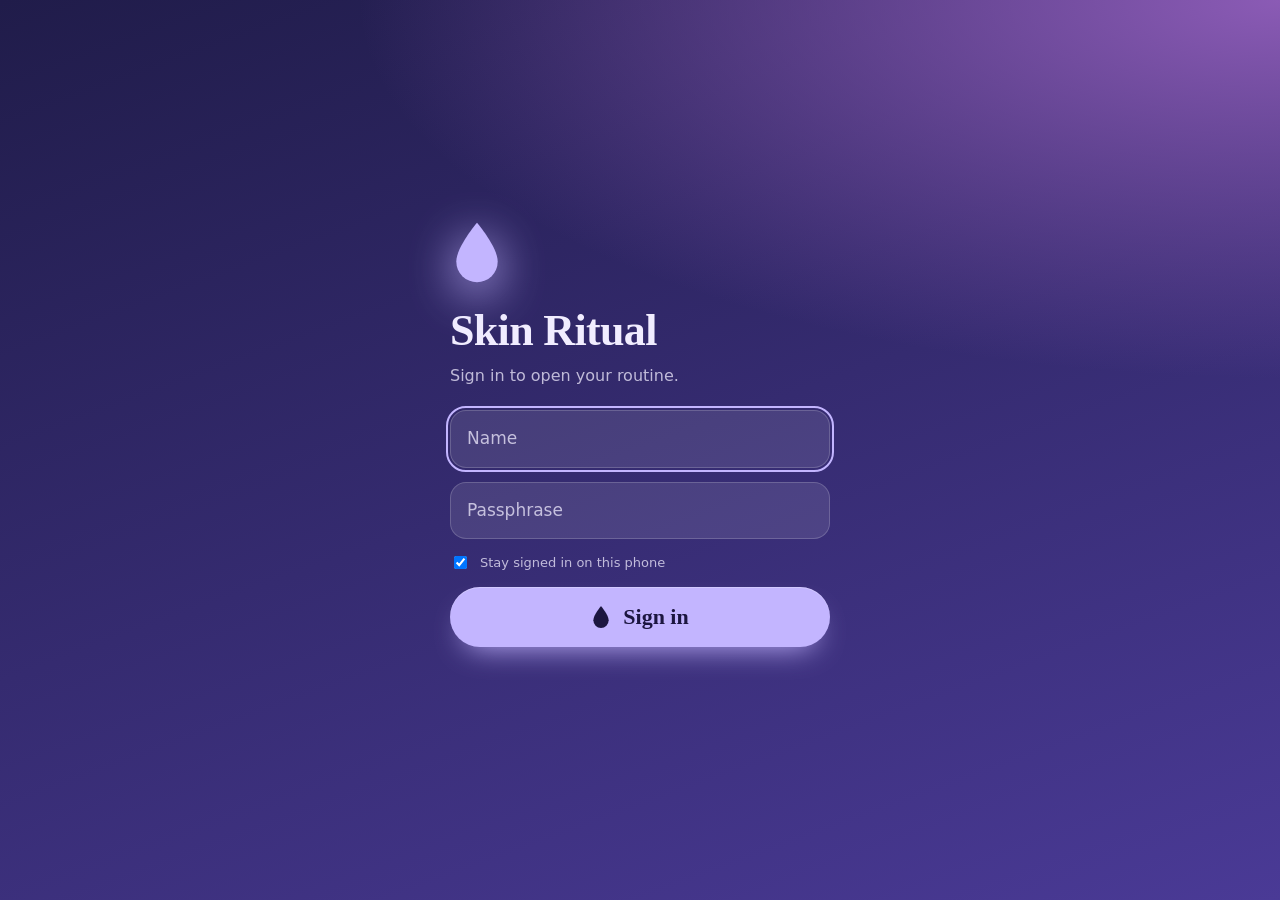
==== commit 3cae9d1c: "Push key" ====
--- a/index.html
+++ b/index.html
@@ -19,7 +19,9 @@
   <script>
     // Apply the chosen theme before anything draws, so there's no flash of the wrong colours.
     try {
-      var p = JSON.parse(localStorage.getItem('skin-ritual:v1') || '{}').settings || {};
+      var u = localStorage.getItem('skin-ritual:last-user');
+      var raw = (u && localStorage.getItem('skin-ritual:v2:' + u)) || localStorage.getItem('skin-ritual:v1');
+      var p = JSON.parse(raw || '{}').settings || {};
       if (p.palette && p.palette !== 'original') document.documentElement.dataset.palette = p.palette;
     } catch (e) {}
   </script>
--- a/css/styles.css
+++ b/css/styles.css
@@ -493,6 +493,9 @@
 .dry-pair { display: grid; grid-template-columns: 1fr 1fr; gap: 8px; }
 .dry-pair label { display: grid; gap: 4px; color: var(--muted); font-size: 12px; }
 
+.notify { margin-top: 18px; padding-top: 14px; border-top: 1px dashed var(--line); }
+.h3 { font: 600 var(--s0)/1.3 var(--round); margin: 0 0 6px; }
+
 /* ---------- Theme picker ---------- */
 .palettes { display: grid; gap: 10px; }
 .palette {
@@ -561,11 +564,11 @@
 .lock-drop { width: 54px; height: auto; fill: var(--sc-accent); filter: drop-shadow(0 10px 24px var(--sc-accent)); margin-bottom: 6px; }
 .lock .display { font-size: var(--s4); }
 .lock-sub { margin: -4px 0 8px; color: var(--sc-muted); }
-.lock input[type=password] {
+.lock input[type=password], .lock input[type=text] {
   background: var(--sc-card); border: 1px solid var(--sc-line); color: var(--sc-fg);
   padding: 15px 16px; border-radius: 16px; font-size: 17px;
 }
-.lock input[type=password]::placeholder { color: var(--sc-muted); }
+.lock input::placeholder { color: var(--sc-muted); }
 .lock .check { color: var(--sc-muted); }
 .lock .start:disabled { opacity: 0.7; }
 .lock-err { min-height: 1.4em; margin: 0; font-size: var(--s-1); color: #FFC7D1; }
